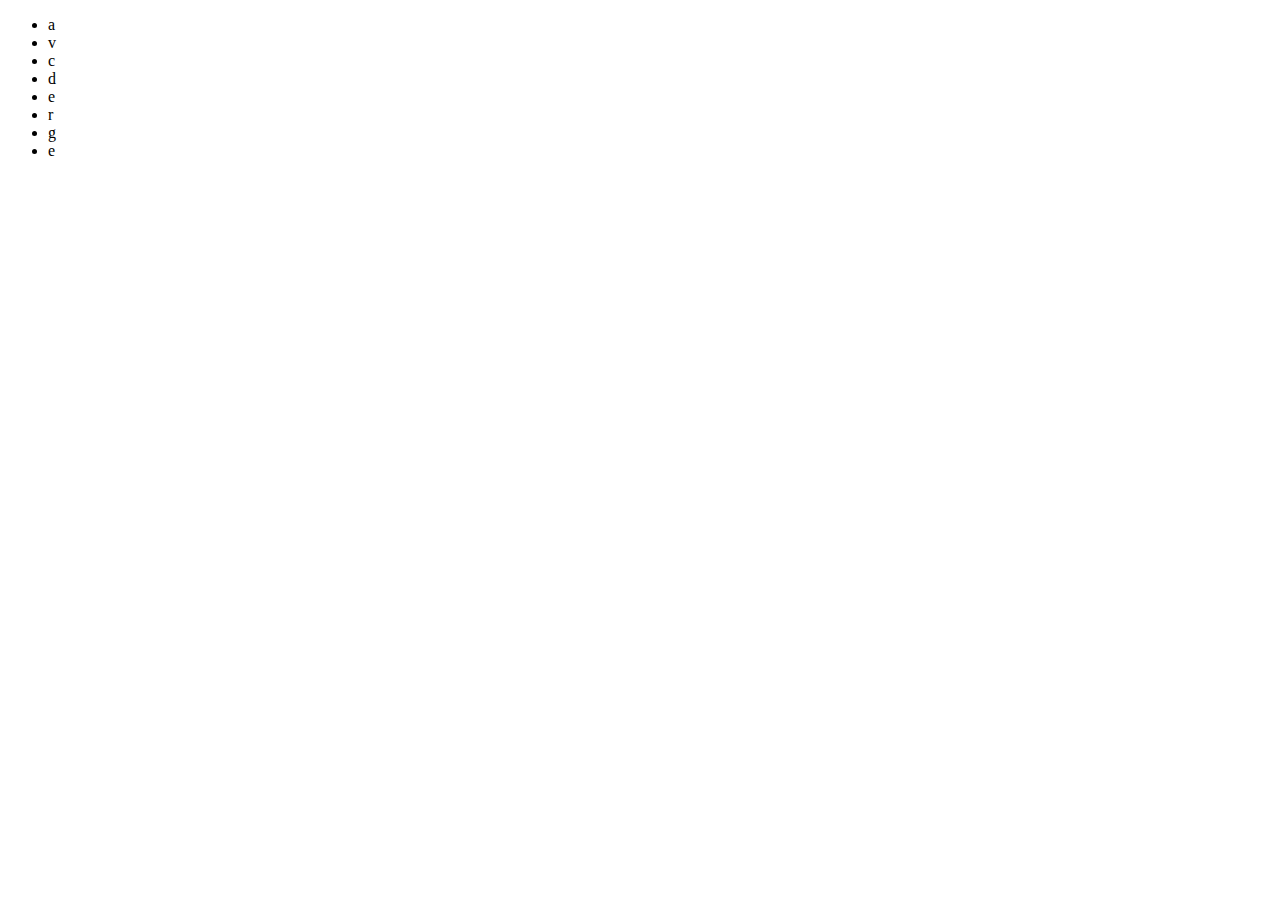
==== contacto.html @ b40d7ced "Avance de maquetado de proyecto" ====
<!DOCTYPE html>
<html lang="en">
<head>
    <meta charset="UTF-8">
    <meta name="viewport" content="width=device-width, initial-scale=1.0">
    <title>contacto</title>

    <link rel="stylesheet" href="index.html">
    
</head>
<body>
    <header>
        <div>
            <ul>
                <li>a</li>
                <li>v</li>
                <li>c</li>
                <li>d</li>
                <li>e</li>
                <li>r</li>
                <li>g</li>
                <li>e</li>
            </ul>
        </div>
    </header>

    <main>
        <div class="name ">
        <div>
            <div>
                <section>
                    <article>

                    </article>
                </section>
            </div>
                <section>
                    <article>

                    </article>
                </section>
            <div>
                <section>
                    <article>
                        
                    </article>
                </section>
            </div>

            <div>

            </div>
        </div>
    </div>
    </main>

    <footer>
        <p>

        </p>

        <h2></h2>
        <h2></h2>

        <div>
            <section>
                
            </section>
        </div>
    </footer>
</body>
</html>
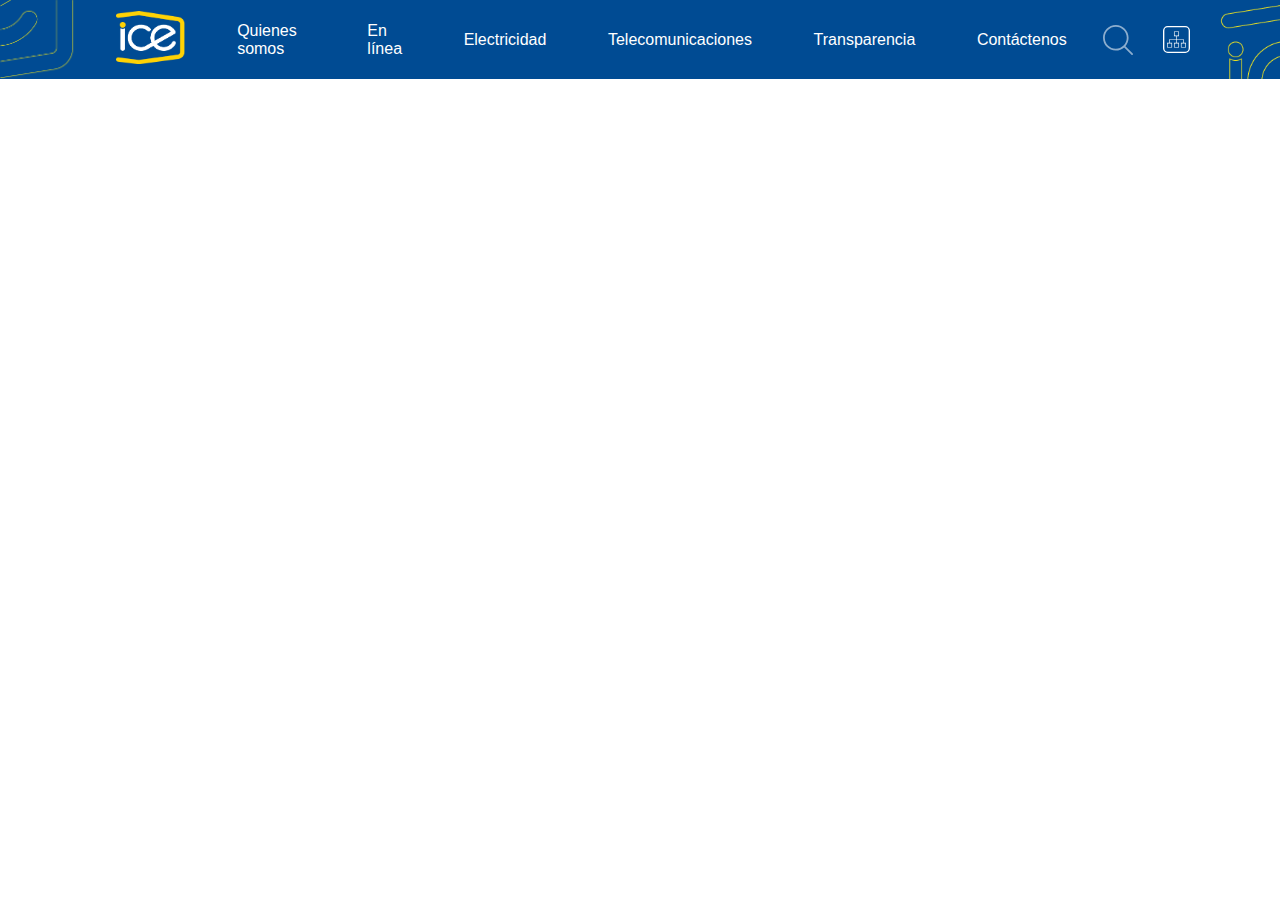
==== commit ef53b387: "terminar en casa" ====
--- a/contacto.html
+++ b/contacto.html
@@ -1,72 +1,91 @@
 <!DOCTYPE html>
 <html lang="en">
+
 <head>
     <meta charset="UTF-8">
     <meta name="viewport" content="width=device-width, initial-scale=1.0">
     <title>contacto</title>
+    <link rel="stylesheet" href="css/stylesCo.css">
+</head>
 
-    <link rel="stylesheet" href="index.html">
-    
-</head>
 <body>
-    <header>
-        <div>
-            <ul>
-                <li>a</li>
-                <li>v</li>
-                <li>c</li>
-                <li>d</li>
-                <li>e</li>
-                <li>r</li>
-                <li>g</li>
-                <li>e</li>
-            </ul>
-        </div>
-    </header>
+    <div id="tema">
+        <header>
+            <div class="nav-left">
+                <img src="img/macro_ice_right.png" alt="imagen1" />
+            </div>
+            <div class="navigation_bar top">
+                <div class="logo-ice">
+                    <a href="#"><img src="img/logo_ice.png" alt="logo" /></a>
+                </div>
+                <nav>
+                    <ul class="nav">
+                        <li>
+                            <a href="#">Quienes somos</a>
+                            <div>
+                                <ul class="drop">
+                                    <li class="" id="">
+                                        <ul>
+                                            <span><a href="#"><strong>Quienes somos</strong></a>
+                                            <li><a href="nosotros.html">Grupo ICE</a></li>
+                                            <li><a href="#">Empresas</a></li>
+                                            <li><a href="#">Historia</a></li>
+                                            <li><a href="#">Principio Corporativo</a></li>
+                                        </ul>
+                                    </li>
+                                </ul>
+                            </div>
+                        </li>
+                        <li>
+                            <a href="#">En línea</a>
+                            <div>
+                                <ul>
+                                    <li>
+                                        <ul>
+                                            <span></span>
+                                        </ul>
+                                    </li>
+                                </ul>
+                            </div>
+                        
+                        </li>
+                        <li><a href="#">Electricidad</a></li>
+                        <li><a href="#">Telecomunicaciones</a></li>
+                        <li><a href="#">Transparencia</a></li>
+                        <li>
+                            <a href="#">Contáctenos</a>
+                            <div>
+                                <ul class="drop">
+                                    <li>
+                                        <ul>
+                                            <a href="index.html">Sugerencias o Reclamos</a>
+                                            <li><a href="#">Chat Empresarial</a></li>
+                                            <li><a href="#">Numeros de Asistencia</a></li>
+                                            <li><a href="#">Sugerencias o Reclamos</a></li>
+                                            <li><a href="#">Denuncias</a></li>
+                                            <li><a href="#">Preguntas Frecuentes</a></li>
+                                            <li><a href="#">Agencias y tiendas</a></li>
+                                            <li><a href="#">Califiquenos</a></li>
+                                            <li><a href="#">WhatsApp</a></li>
+                                        </ul>
+                                    </li>
+                                </ul>
+                            </div>
+                        </li>
+                    </ul>
+                </nav>
+            </div>
+            <div class="nav-search">
+                <img src="svg/magnifying-glass.svg" alt="iconobusqueda" />
+            </div>
+            <div class="nav-map">
+                <img src="svg/mapa-sitio.svg" alt="img3" />
+            </div>
+            <div class="nav-rigth">
+                <img src="img/macro_ice_left.png" alt="img2" />
+            </div>
+        </header>
+    </div>
+</body>
 
-    <main>
-        <div class="name ">
-        <div>
-            <div>
-                <section>
-                    <article>
-
-                    </article>
-                </section>
-            </div>
-                <section>
-                    <article>
-
-                    </article>
-                </section>
-            <div>
-                <section>
-                    <article>
-                        
-                    </article>
-                </section>
-            </div>
-
-            <div>
-
-            </div>
-        </div>
-    </div>
-    </main>
-
-    <footer>
-        <p>
-
-        </p>
-
-        <h2></h2>
-        <h2></h2>
-
-        <div>
-            <section>
-                
-            </section>
-        </div>
-    </footer>
-</body>
 </html>--- a/css/stylesCo.css
+++ b/css/stylesCo.css
@@ -0,0 +1,123 @@
+* {
+    margin: 0;
+    padding: 0;
+    box-sizing: border-box;
+    list-style-type: none;
+}
+
+#tema {
+    height: auto;
+}
+
+header {
+    display: flex;
+    height: 79px;
+    background-color: #004b93;
+    position: static;
+}
+
+.nav-left {
+    width: 100px;
+    display: flex;
+}
+
+.logo-ice {
+    width: 130px;
+}
+
+.logo-ice img {
+    width: 100%;
+}
+
+.navigation_bar {
+    display: flex;
+    align-items: center;
+}
+
+.nav {
+    list-style-type: none;
+    display: flex;
+    align-items: center;
+}
+
+.nav li {
+    position: relative;
+    margin-right: 10px;
+}
+
+.nav li a {
+    display: block;
+    padding: 25.8px;
+    text-decoration: none;
+    color: #ffffff;
+    font-family: Arial, Helvetica, sans-serif;
+}
+.drop {
+    display: none;
+    position: absolute;
+    background-color: #73707093;
+    list-style-type: none;
+    text-decoration: none;
+    padding: 10px;
+    width: 150px;
+    z-index: 1;
+}
+
+.drop ul li ul li{
+    list-style-type: none;
+}
+.drop li ul::before {
+    content: "";
+    position: absolute;
+    border-color: #212529;
+    border-radius: 3px;
+    border-style: solid;
+    border-width: 1px 5px;
+    height: 2px;
+    left: -17px;
+    margin-top: 10px;
+
+}
+
+.nav li:hover .drop {
+    display: block;
+    left: 0;
+    top: 100%;
+}
+
+.nav-rigth {
+    display: flex;
+    justify-content: flex-end;
+    width: 100px
+}
+
+.nav-search {
+    margin: 0px;
+    margin-right: 0px;
+    padding: 0px;
+    display: flex;
+    align-items: center;
+    justify-content: flex-end;
+    margin-right: 30px;
+    width: 30px;
+}
+
+.nav-search img {
+    cursor: pointer;
+    align-items: center;
+    display: flex;
+    width: 100px !important;
+}
+
+.nav-map {
+    margin: 0px;
+    padding: 0px;
+    display: flex;
+    align-items: center;
+    cursor: pointer;
+    width: 30px;
+}
+
+.nav-map img {
+    width: 100%;
+}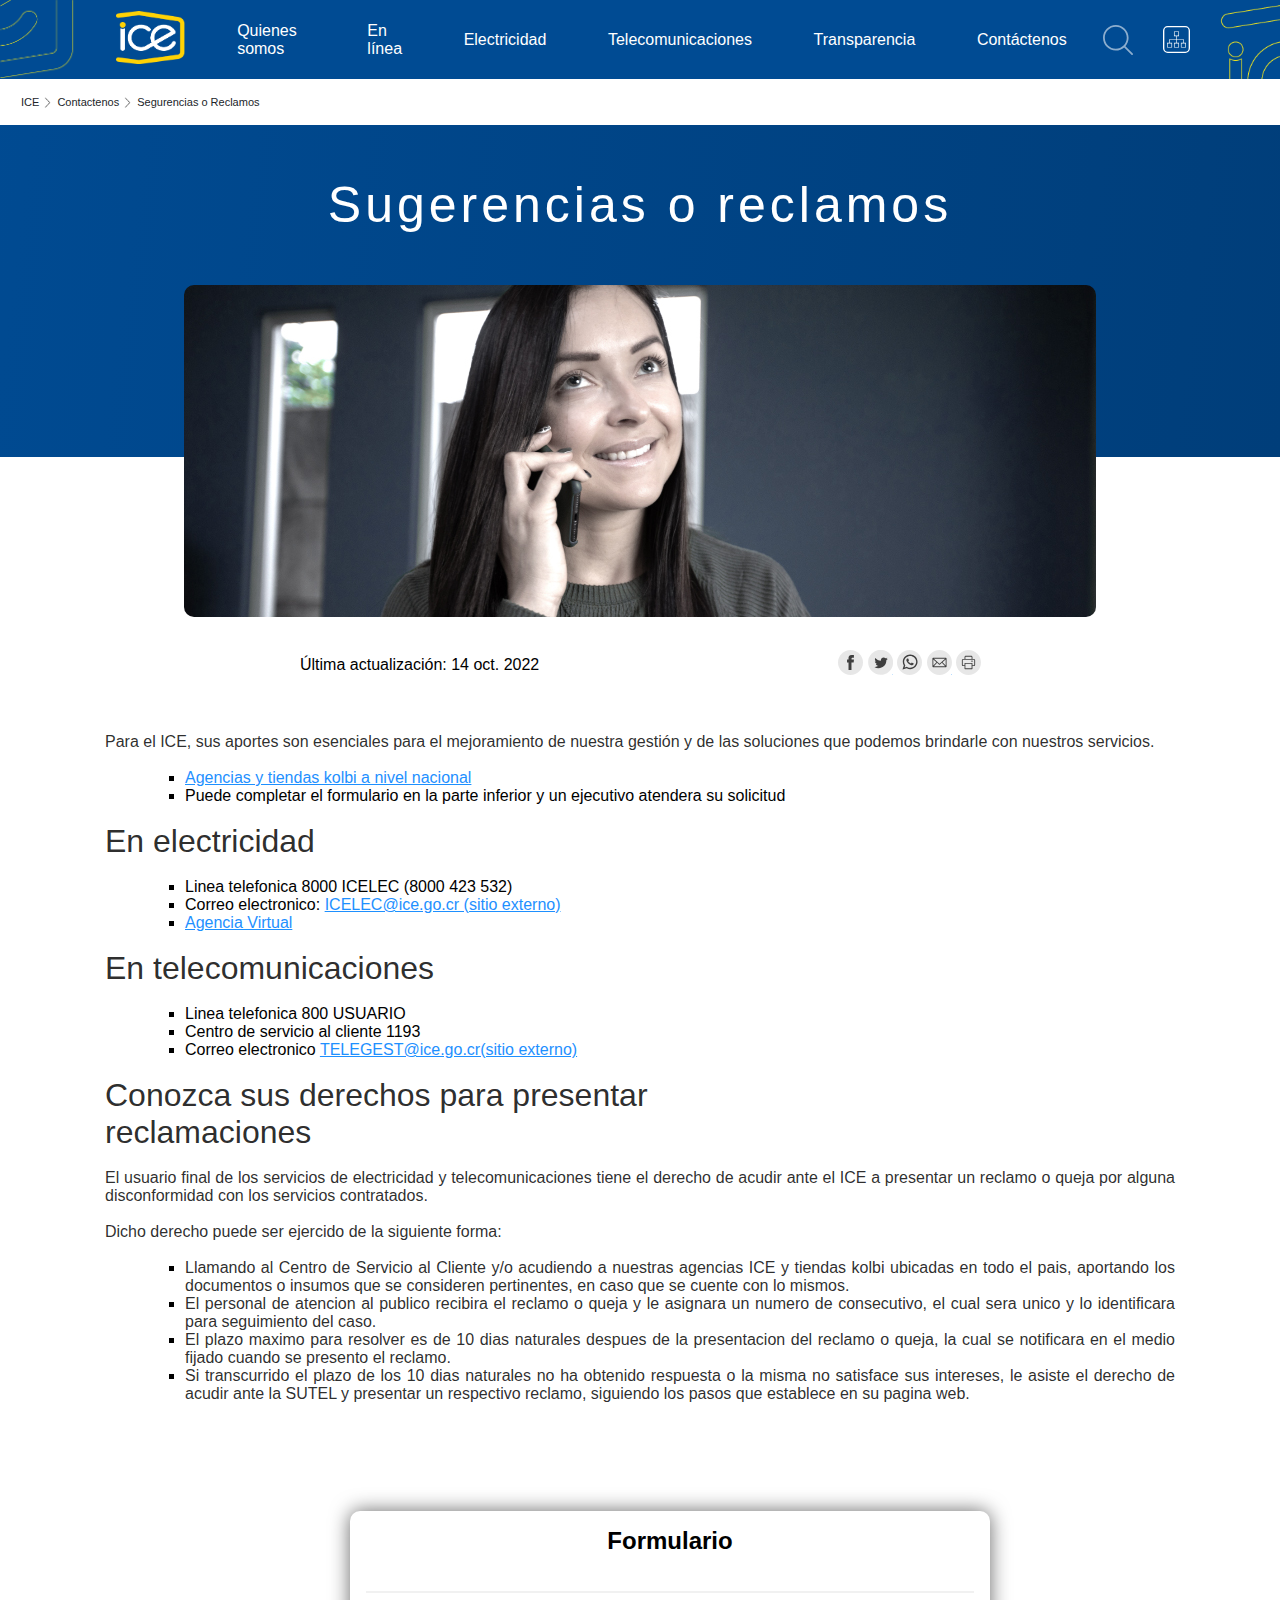
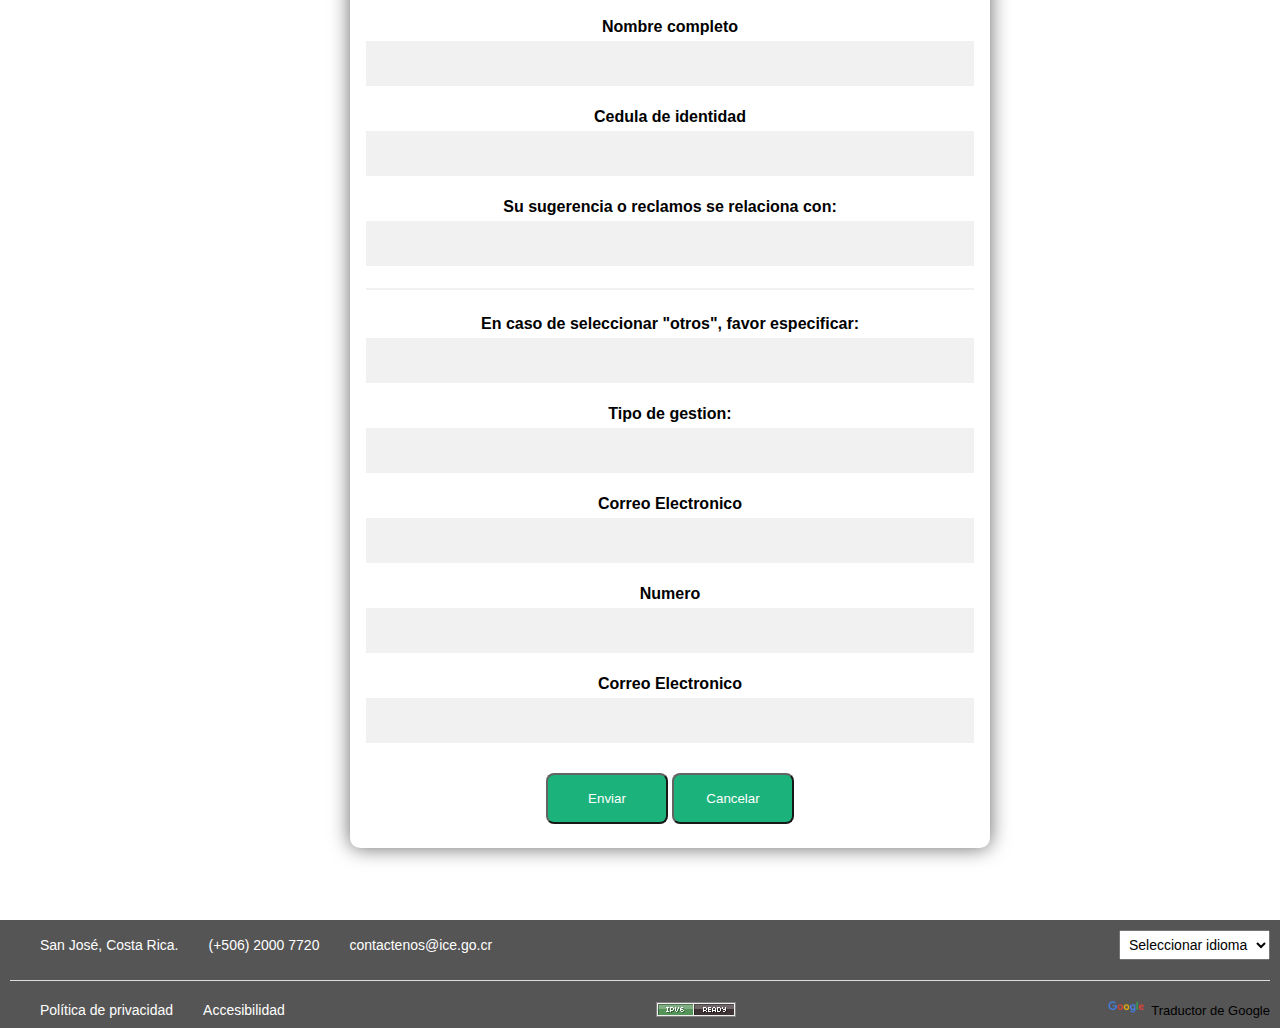
==== commit f24d2e06: "por si acaso profe esto es porque quiero replicar completa la pagina del ice asi que tranquila" ====
--- a/contacto.html
+++ b/contacto.html
@@ -16,7 +16,7 @@
             </div>
             <div class="navigation_bar top">
                 <div class="logo-ice">
-                    <a href="#"><img src="img/logo_ice.png" alt="logo" /></a>
+                    <a href="index.html"><img src="img/logo_ice.png" alt="logo" /></a>
                 </div>
                 <nav>
                     <ul class="nav">
@@ -27,10 +27,10 @@
                                     <li class="" id="">
                                         <ul>
                                             <span><a href="#"><strong>Quienes somos</strong></a>
-                                            <li><a href="nosotros.html">Grupo ICE</a></li>
-                                            <li><a href="#">Empresas</a></li>
-                                            <li><a href="#">Historia</a></li>
-                                            <li><a href="#">Principio Corporativo</a></li>
+                                                <li><a href="nosotros.html">Grupo ICE</a></li>
+                                                <li><a href="#">Empresas</a></li>
+                                                <li><a href="#">Historia</a></li>
+                                                <li><a href="#">Principio Corporativo</a></li>
                                         </ul>
                                     </li>
                                 </ul>
@@ -47,18 +47,18 @@
                                     </li>
                                 </ul>
                             </div>
-                        
+
                         </li>
                         <li><a href="#">Electricidad</a></li>
                         <li><a href="#">Telecomunicaciones</a></li>
                         <li><a href="#">Transparencia</a></li>
                         <li>
-                            <a href="#">Contáctenos</a>
+                            <a href="contacto.html">Contáctenos</a>
                             <div>
                                 <ul class="drop">
                                     <li>
                                         <ul>
-                                            <a href="index.html">Sugerencias o Reclamos</a>
+                                            <a href="contacto.html">Sugerencias o Reclamos</a>
                                             <li><a href="#">Chat Empresarial</a></li>
                                             <li><a href="#">Numeros de Asistencia</a></li>
                                             <li><a href="#">Sugerencias o Reclamos</a></li>
@@ -85,7 +85,210 @@
                 <img src="img/macro_ice_left.png" alt="img2" />
             </div>
         </header>
-    </div>
+        <div>
+            <div class="contenedoDemininav">
+                <p id="txt">
+                    <a id="link" href="">ICE</a>
+                    <a id="link" href=""><span class="flecha"></span>Contactenos</a>
+                    <a id="link" href=""><span class="flecha"></span>Segurencias o Reclamos</a>
+                </p>
+            </div>
+        </div>
+    </div>
+
+    <div class="wrapper-banner">
+        <div class="banner">
+            <h1>
+                Sugerencias o reclamos
+            </h1>
+            <img id="hdp" src="img/banners2022_contactenos_sugerencias_des.jpg" alt="Imagen banner principal">
+        </div>
+    </div>
+
+    <div class="dtsh-in">
+        <div class="date">
+            <span>Última actualización: 14 oct. 2022</span>
+        </div>
+        <div class="share">
+            <a href="#" class="facebook hide" title="facebook">Facebook</a>
+            <a href="#" class="twitter hide" title="Twitter">Twitter</a>
+            <a href="#" class="whatsapp hide" title="WhatsApp">WhatsApp</a>
+            <a href="#" class="correo hide" title="Correo">Correo</a>
+            <a href="#" class="imprimir hide" title="Imprimir">Imprimir</a>
+        </div>
+    </div>
+
+    <section class="cont">
+        <div class="information-container">
+            <br>
+            <br>
+            <br>
+            <p>
+                Para el ICE, sus aportes son esenciales para el mejoramiento de nuestra gestión y de las soluciones que
+                podemos brindarle con nuestros servicios.
+            </p>
+            <br>
+            <ul>
+                <li><a href="#">Agencias y tiendas kolbi a nivel nacional</a></li>
+                <li>Puede completar el formulario en la parte inferior y un ejecutivo atendera su solicitud</li>
+            </ul>
+            <br>
+            <h2>En electricidad</h2>
+            <br>
+            <ul>
+                <li>Linea telefonica 8000 ICELEC (8000 423 532)</li>
+                <li>Correo electronico: <a href="#">ICELEC@ice.go.cr (sitio externo)</a></li>
+                <li><a href="#">Agencia Virtual</a></li>
+            </ul>
+            <br>
+            <h2>En telecomunicaciones</h2>
+            <br>
+            <ul>
+                <li>Linea telefonica 800 USUARIO</li>
+                <li>Centro de servicio al cliente 1193</li>
+                <li>Correo electronico <a href="#">TELEGEST@ice.go.cr(sitio externo)</a></li>
+            </ul>
+            <br>
+            <h2>Conozca sus derechos para presentar</h2>
+            <h2>reclamaciones</h2>
+            <br>
+            <p>
+                El usuario final de los servicios de electricidad y telecomunicaciones tiene el derecho de acudir ante
+                el ICE a presentar un reclamo o queja por alguna disconformidad con los servicios contratados.
+            </p>
+            <br>
+            <p>
+                Dicho derecho puede ser ejercido de la siguiente forma:
+            </p>
+            <br>
+            <p>
+            <ul>
+                <li>
+                    <p>Llamando al Centro de Servicio al Cliente y/o acudiendo a nuestras agencias ICE y tiendas kolbi
+                        ubicadas en todo el pais, aportando los documentos o insumos que se consideren pertinentes, en
+                        caso que se cuente con lo mismos.
+                    </p>
+                </li>
+                <li>
+                    <p>
+                        El personal de atencion al publico recibira el reclamo o queja y le asignara un numero de
+                        consecutivo, el cual sera unico y lo identificara para seguimiento del caso.
+                    </p>
+                </li>
+                <li>
+                    <p>
+                        El plazo maximo para resolver es de 10 dias naturales despues de la presentacion del reclamo o
+                        queja, la cual se notificara en el medio fijado cuando se presento el reclamo.
+                    </p>
+                </li>
+                <li>
+                    <p>
+                        Si transcurrido el plazo de los 10 dias naturales no ha obtenido respuesta o la misma no
+                        satisface sus intereses, le asiste el derecho de acudir ante la SUTEL y presentar un respectivo
+                        reclamo, siguiendo los pasos que establece en su pagina web.
+                    </p>
+                </li>
+            </ul>
+            <br>
+            <br>
+            <br>
+        </div>
+    </section>
+
+    <br>
+    <br>
+    <br>
+    <form class="ftm" action="action_page.php">
+        <div class="container-form">
+            <div class="fnt">
+                <center><h2 id="formfont">Formulario</h2></center>
+            </div>
+            <br><br>
+            <hr>
+
+            <label for="nombre"><b>Nombre completo</b></label>
+            <input type="text" placeholder=" " name="nombre" id="nombre" required>
+
+            <label for="ced"><b>Cedula de identidad</b></label>
+            <input type="text" placeholder=" " name="psw" id="ced" required>
+
+            <label for="lista"><b>Su sugerencia o reclamos se relaciona con:</b>
+            </label>
+            <input type="text" placeholder=" " name="lista" id="listaform" required>
+            <hr>
+
+            <label for="lista2"><b>En caso de seleccionar "otros", favor especificar:</b></label>
+            <input type="text" placeholder=" " name="lista" id="listaform" required>
+
+            <label for="lista3"><b>Tipo de gestion:</b></label>
+            <input type="text" placeholder=" " name="lista" id="listaform" required>
+
+            <label for="correo"><b>Correo Electronico</b></label>
+            <input type="text" placeholder=" " name="lista" id="listaform" required>
+
+            <label for="numero"><b>Numero</b></label>
+            <input type="text" placeholder=" " name="lista" id="listaform" required>
+
+            <label for="lista"><b>Correo Electronico</b></label>
+            <input type="text" placeholder=" " name="lista" id="listaform" required>
+
+            <button type="submit" class="sendbtn">Enviar</button>
+            <button type="submit" class="cancelbtn">Cancelar</button>
+        </div>
+    </form>
+    </div>
+    <br><br><br><br>
+    <footer class="footer">
+        <div class="footer-top">
+            <div class="footer-info">
+                <p><i class="fas fa-map-marker-alt"></i> San José, Costa Rica.</p>
+                <p><i class="fas fa-phone-alt"></i> (+506) 2000 7720</p>
+                <p><i class="fas fa-envelope"></i> contactenos@ice.go.cr</p>
+            </div>
+            <div class="footer-social">
+                <a href="#"><i class="fab fa-twitter"></i></a>
+                <a href="#"><i class="fab fa-facebook-f"></i></a>
+                <a href="#"><i class="fab fa-instagram"></i></a>
+                <a href="#"><i class="fab fa-youtube"></i></a>
+                <a href="#"><i class="fab fa-whatsapp"></i></a>
+            </div>
+            <div class="footer-language">
+                <select name="language" id="language">
+                    <option value="es">Seleccionar idioma</option>
+                    <option value="en">Ingles</option>
+                    <option value="fr">Frances</option>
+                    <option value="gr">Aleman</option>
+                    <option value="ptr">Portugues</option>
+                    <option value="chi">Mandarin</option>
+                    <option value="es">Español</option>
+
+
+                </select>
+            </div>
+        </div>
+
+        <hr class="footer-divider">
+
+        <div class="footer-bottom">
+            <div class="footer-links">
+                <p><a href="#">Política de privacidad</a></p>
+                <p><a href="#">Accesibilidad</a></p>
+            </div>
+            <div class="footer-ipv6">
+                <img src="img/button-ipv6-80x15.png" alt="IPv6 READY">
+            </div>
+            <div class="footer-translate">
+                <a href="https://translate.google.com/">
+                    <img src="img/googlelogo_color_42x16dp.png" width="40px" height="14px" style="padding-right: 3px;"
+                        alt="traductor de google">
+                    Traductor de Google
+                </a>
+            </div>
+        </div>
+    </footer>
+
+
+
 </body>
 
 </html>--- a/css/stylesCo.css
+++ b/css/stylesCo.css
@@ -3,6 +3,8 @@
     padding: 0;
     box-sizing: border-box;
     list-style-type: none;
+    font-family: Arial, Helvetica, sans-serif;
+ /*    border: dashed 1px; */
 }
 
 #tema {
@@ -52,6 +54,7 @@
     color: #ffffff;
     font-family: Arial, Helvetica, sans-serif;
 }
+
 .drop {
     display: none;
     position: absolute;
@@ -63,9 +66,10 @@
     z-index: 1;
 }
 
-.drop ul li ul li{
+.drop ul li ul li {
     list-style-type: none;
 }
+
 .drop li ul::before {
     content: "";
     position: absolute;
@@ -120,4 +124,319 @@
 
 .nav-map img {
     width: 100%;
-}+}
+
+.flecha {
+    background-image: url(../img/right-arrow.png);
+    background-repeat: no-repeat;
+    display: inline-block;
+    height: 11px;
+    background-size: 75%;
+    width: 15px;
+    vertical-align: text-bottom;
+}
+
+#link {
+    color: #212529;
+    text-decoration: none;
+}
+
+#txt {
+    padding: 5px;
+    font-size: 11px !important;
+    font-family: Arial, Helvetica, sans-serif;
+}
+
+#link:hover {
+    color: #004992 !important;
+    text-decoration: underline;
+}
+
+
+.contenedoDemininav {
+    padding: 12px 16px;
+}
+
+
+.wrapper-banner {
+    height: 525px;
+}
+
+.wrapper-banner .banner {
+    background: linear-gradient(277.29deg, #003E7A 0%, #004B93 106.04%);
+    display: flex;
+    align-items: center;
+    flex-direction: column;
+    height: 332px;
+}
+
+.wrapper-banner .banner h1 {
+    color: #FFFFFF;
+    font-size: 50px;
+    font-weight: 700;
+    letter-spacing: 4px;
+    line-height: 48px;
+    padding: 56px 0;
+    margin: 0;
+    text-align: center;
+    font-weight: lighter;
+}
+
+.wrapper .banner img {
+    border-radius: 200px;
+    width: 912px;
+    height: 332px;
+}
+
+#hdp {
+    border-radius: 10px;
+}
+
+.date {
+    display: inline-flex;
+    font-family: Arial, Helvetica, sans-serif;
+    align-items: center;
+    font-size: 16px;
+    letter-spacing: 0;
+    line-height: 17px;
+    margin-left: 300px;
+}
+
+.share {
+    display: inline-block;
+
+}
+
+.dtsh-in {
+    display: grid;
+    grid-template-columns:auto auto;
+}
+
+.share a {
+    height: 25px;
+    width: 25px;
+    display: inline-block;
+    font-size: 24px;
+    opacity: 0.75;
+    transition: opacity 0.15s linear;
+}
+
+.hide {
+    text-indent: 100%;
+    white-space: nowrap;
+    overflow: hidden;
+}
+
+.facebook {
+    background-image: url(../svg/facebook.svg);
+}
+
+.twitter {
+    background-image: url(../svg/Twitter.svg);
+
+}
+
+.whatsapp {
+    background-image: url(../svg/whatsapp.svg);
+}
+
+.correo {
+    background-image: url(../svg/correo.svg);
+}
+
+.imprimir {
+    background-image: url(../svg/print.svg);
+}
+
+.information-container {
+    width: 100%;
+    padding-right: 15px;
+    padding-left: 15px;
+    margin-right: auto;
+    margin-left: auto;
+    position: relative;
+    max-width: 1100px;
+}
+
+.information-container h2 {
+    font-size: 2rem;
+    text-align: justify;
+    font-family: Arial, Helvetica, sans-serif;
+    color: #000000d5;
+    font-weight: 300;
+}
+
+.information-container ul li {
+    list-style: square;
+    position: relative;
+    margin-left: 80px;
+}
+
+.information-container p {
+    font-size: 16px !important;
+    text-align: justify;
+    letter-spacing: 1;
+    font-family: Arial, Helvetica, sans-serif;
+    color: #000000d5;
+    font-weight: 300;
+}
+
+.fnt h2{
+    display: inline-flex;
+    justify-content: center;
+    align-items: center;
+    text-align: center;
+}
+
+formfont b{
+    text-align: center;
+    font-weight: lighter;
+    font-size: 20px;
+    font-family: Arial, Helvetica, sans-serif;
+}
+
+.ftm{
+    display: flex;
+    flex-direction: column;
+    justify-content: center;
+    align-items: center;
+    text-align: center;
+    width: 50%;
+    margin-left: 350px;
+    border-radius: 10px;
+    box-shadow: 0 0 20px rgba(0, 0, 0, 0.6);
+}
+
+.container-form{
+    padding: 16px;
+    justify-content: center;
+    display: block;
+    text-align: center;
+}
+
+input[type=text],
+input[type=password]{
+    width: 100%;
+    padding: 15px;
+    margin: 5px 0 22px 0;
+    display: inline-block;
+    border: none;
+    background: #f1f1f1;
+}
+
+input[type=text]:focus,
+input[type=password]:focus{
+    background-color: #ddd;
+    outline: none;
+}
+
+hr {
+    border: 1px solid #f1f1f1;
+    margin-bottom: 25px;
+}
+
+.sendbtn {
+    background-color: #04AA6D;
+    color: white;
+    padding: 16px 20px;
+    margin: 8px 0;
+    border-radius: 1px solid;
+    cursor: pointer;
+    width: 20%;
+    opacity: 0.9;
+    border-radius: 8px;
+}
+
+.sendbtn:hover {
+    opacity: 1;
+}
+
+a {
+    color: dodgerblue;
+}
+
+.cancelbtn {
+    background-color: #04AA6D;
+    color: white;
+    padding: 16px 20px;
+    margin: 8px 0;
+    border-radius: 1px solid;
+    cursor: pointer;
+    width: 20%;
+    opacity: 0.9;
+    border-radius: 8px;
+}
+
+.footer {
+    background-color: #555;
+    color: white;
+    padding: 10px;
+}
+
+.footer-top, .footer-bottom {
+    display: flex;
+    justify-content: space-between;
+    align-items: center;
+}
+
+.footer-info, .footer-social, .footer-language, .footer-links, .footer-ipv6, .footer-translate {
+    display: grid;
+    grid-template-columns: auto auto auto;
+}
+
+.footer-info p, .footer-links p, .footer-translate p, .footer-language select {
+    padding-left: 30px;
+    font-family: Arial, Helvetica, sans-serif;
+    font-weight: lighter;
+    font-style: none;
+    font-size: 14px;
+}
+
+
+.footer-social {
+    display: flex;
+    justify-content: center;
+    align-items: center;
+}
+
+.footer-social a {
+    margin: 0 10px;
+    color: white;
+    font-size: 20px;
+    text-decoration: none;
+}
+
+.footer-links a{
+    color: white;
+    text-decoration: none;
+}
+
+.footer-links a:hover, .footer-translate a:hover, .footer-social a:hover {
+    text-decoration: underline;
+}
+
+#language {
+    padding: 5px;
+
+}
+
+.footer-divider {
+    width: 100%;
+    border: 0;
+    height: 1px;
+    background: #ddd;
+    margin: 20px 0;
+}
+
+.footer-ipv6 img {
+    max-height: 20px;
+}
+
+.footer-translate a{
+    color: black;
+    font-size: 13px;
+    font-weight: lighter;
+    font-family: Arial, Helvetica, sans-serif;
+    text-decoration: none;
+    list-style: none;
+}
